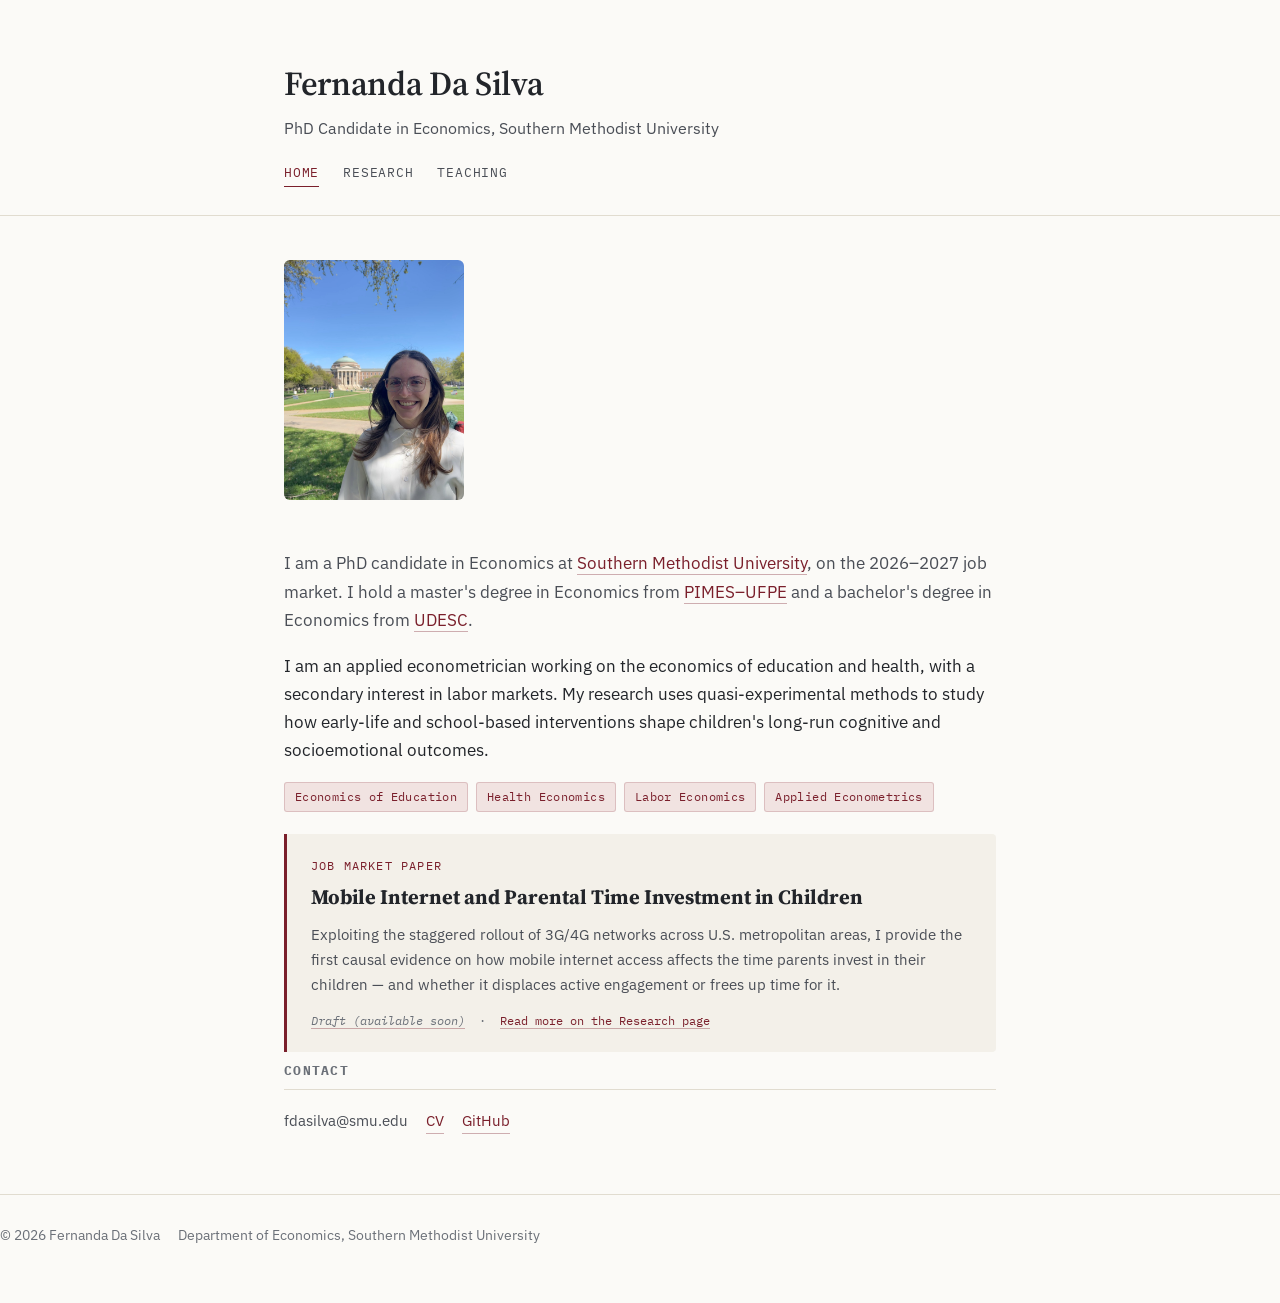
==== index.html @ 2d529be5 "CV update" ====
<!DOCTYPE html>
<html lang="en">
<head>
<meta charset="UTF-8">
<meta name="viewport" content="width=device-width, initial-scale=1">
<title>Fernanda Da Silva — Economics</title>
<meta name="description" content="Fernanda Da Silva, PhD candidate in Economics at Southern Methodist University. Applied econometrics, economics of education, health, and labor.">
<link rel="preconnect" href="https://fonts.googleapis.com">
<link href="https://fonts.googleapis.com/css2?family=Source+Serif+4:wght@500;600;700&family=IBM+Plex+Sans:wght@400;500;600&family=IBM+Plex+Mono:wght@400;500&display=swap" rel="stylesheet">
<link rel="stylesheet" href="style.css">
</head>
<body>

<header class="site-header">
  <div class="wrap">
    <p class="name">Fernanda Da Silva</p>
    <p class="role-line">PhD Candidate in Economics, Southern Methodist University</p>
    <nav class="site-nav">
      <a href="index.html" class="active">Home</a>
      <a href="research.html">Research</a>
      <a href="teaching.html">Teaching</a>
    </nav>
  </div>
</header>

<main class="wrap">

  <img src="profile_picture_under_1MB.jpg" alt="Fernanda Da Silva" style="width:180px; border-radius:6px; margin-bottom:24px;">
  <p class="lede">
    I am a PhD candidate in Economics at
    <a href="https://www.smu.edu/dedman/academics/departments/economics/graduate/phd" target="_blank" rel="noopener">Southern Methodist University</a>,
    on the 2026&ndash;2027 job market. I hold a master's degree in Economics from
    <a href="https://sites.google.com/view/pimes-english/main" target="_blank" rel="noopener">PIMES&ndash;UFPE</a>
    and a bachelor's degree in Economics from
    <a href="https://www.udesc.br/esag/cienciaseconomicas" target="_blank" rel="noopener">UDESC</a>.
  </p>

  <p>
    I am an applied econometrician working on the economics of education and health,
    with a secondary interest in labor markets. My research uses quasi-experimental
    methods to study how early-life and school-based interventions shape children's
    long-run cognitive and socioemotional outcomes.
  </p>

  <div class="tags">
    <span class="tag">Economics of Education</span>
    <span class="tag">Health Economics</span>
    <span class="tag">Labor Economics</span>
    <span class="tag">Applied Econometrics</span>
  </div>

  <div class="jmp-card">
    <span class="jmp-eyebrow">Job Market Paper</span>
    <h3>Mobile Internet and Parental Time Investment in Children</h3>
    <p style="margin:0; color:var(--ink-soft); font-size:0.96rem;">
      Exploiting the staggered rollout of 3G/4G networks across U.S. metropolitan
      areas, I provide the first causal evidence on how mobile internet access
      affects the time parents invest in their children &mdash; and whether it
      displaces active engagement or frees up time for it.
    </p>
    <span class="status">
      <a href="PASTE_JMP_DRAFT_LINK_HERE" class="pending">Draft (available soon)</a>
      &nbsp;·&nbsp; <a href="research.html">Read more on the Research page</a>
    </span>
  </div>

  <h2 class="section-title">Contact</h2>
  <div class="contact-row">
    <span>fdasilva@smu.edu</span>
    <a href="PASTE_CV_LINK_HERE" target="_blank" rel="noopener">CV</a>
    <a href="https://github.com/YOUR_USERNAME" target="_blank" rel="noopener">GitHub</a>
  </div>

</main>

<footer class="site-footer">
  <span>&copy; 2026 Fernanda Da Silva</span>
  <span>Department of Economics, Southern Methodist University</span>
</footer>

</body>
</html>
---- style.css ----
/* ============================================================
   Fernanda Da Silva — Economics job-market site
   Design tokens
   ============================================================ */

:root {
  --paper: #FBFAF7;
  --paper-dim: #F3F0E9;
  --ink: #22252A;
  --ink-soft: #4A4E56;
  --muted: #6B7078;
  --accent: #7A1F2B;      /* deep brick — used sparingly */
  --accent-soft: #F1E3E1; /* pale wash of accent for tags/cards */
  --line: #E1DCD0;
  --max-w: 760px;

  --font-display: "Source Serif 4", Georgia, "Times New Roman", serif;
  --font-body: "IBM Plex Sans", -apple-system, Segoe UI, sans-serif;
  --font-mono: "IBM Plex Mono", ui-monospace, SFMono-Regular, monospace;
}

* { box-sizing: border-box; }

html { scroll-behavior: smooth; }

body {
  margin: 0;
  background: var(--paper);
  color: var(--ink);
  font-family: var(--font-body);
  font-size: 17px;
  line-height: 1.65;
  -webkit-font-smoothing: antialiased;
}

a {
  color: var(--accent);
  text-decoration: none;
  border-bottom: 1px solid rgba(122, 31, 43, 0.35);
  transition: border-color 0.15s ease, color 0.15s ease;
}
a:hover { border-bottom-color: var(--accent); }
a:focus-visible {
  outline: 2px solid var(--accent);
  outline-offset: 2px;
  border-radius: 2px;
}

/* ---------- Layout shell ---------- */

.wrap {
  max-width: var(--max-w);
  margin: 0 auto;
  padding: 0 24px;
}

header.site-header {
  padding: 56px 0 28px;
  border-bottom: 1px solid var(--line);
  margin-bottom: 44px;
}

.name {
  font-family: var(--font-display);
  font-weight: 600;
  font-size: 2.1rem;
  letter-spacing: -0.01em;
  margin: 0 0 4px;
}

.role-line {
  color: var(--ink-soft);
  font-size: 1.02rem;
  margin: 0 0 20px;
}

nav.site-nav {
  display: flex;
  gap: 24px;
  font-family: var(--font-mono);
  font-size: 0.82rem;
  text-transform: uppercase;
  letter-spacing: 0.06em;
}

nav.site-nav a {
  color: var(--ink-soft);
  border-bottom: 1px solid transparent;
  padding-bottom: 2px;
}
nav.site-nav a:hover,
nav.site-nav a.active {
  color: var(--accent);
  border-bottom-color: var(--accent);
}

main { padding-bottom: 80px; }

footer.site-footer {
  border-top: 1px solid var(--line);
  padding: 28px 0 56px;
  margin-top: 60px;
  font-size: 0.9rem;
  color: var(--muted);
  display: flex;
  flex-wrap: wrap;
  gap: 8px 18px;
  align-items: center;
}
footer.site-footer a { color: var(--muted); }
footer.site-footer a:hover { color: var(--accent); }

/* ---------- Typographic elements ---------- */

h2.section-title {
  font-family: var(--font-mono);
  font-size: 0.8rem;
  text-transform: uppercase;
  letter-spacing: 0.1em;
  color: var(--muted);
  margin: 48px 0 18px;
  padding-bottom: 8px;
  border-bottom: 1px solid var(--line);
}
h2.section-title:first-of-type { margin-top: 0; }

.lede {
  font-size: 1.08rem;
  color: var(--ink-soft);
}

/* ---------- Field tags ---------- */

.tags {
  display: flex;
  flex-wrap: wrap;
  gap: 8px;
  margin: 18px 0 6px;
}
.tag {
  font-family: var(--font-mono);
  font-size: 0.76rem;
  letter-spacing: 0.03em;
  color: var(--accent);
  background: var(--accent-soft);
  border: 1px solid rgba(122, 31, 43, 0.18);
  border-radius: 3px;
  padding: 4px 10px;
}

/* ---------- Featured / JMP card ---------- */

.jmp-card {
  border-left: 3px solid var(--accent);
  background: var(--paper-dim);
  padding: 22px 24px;
  margin: 22px 0 8px;
  border-radius: 0 4px 4px 0;
}
.jmp-eyebrow {
  font-family: var(--font-mono);
  font-size: 0.74rem;
  text-transform: uppercase;
  letter-spacing: 0.1em;
  color: var(--accent);
  display: block;
  margin-bottom: 8px;
}
.jmp-card h3 {
  font-family: var(--font-display);
  font-size: 1.28rem;
  margin: 0 0 10px;
  line-height: 1.35;
}
.jmp-card .status {
  font-family: var(--font-mono);
  font-size: 0.78rem;
  color: var(--muted);
  margin-top: 12px;
  display: block;
}

/* ---------- Paper entries ---------- */

.paper {
  padding: 18px 0;
  border-bottom: 1px solid var(--line);
}
.paper:last-child { border-bottom: none; }

.paper h3 {
  font-family: var(--font-display);
  font-weight: 600;
  font-size: 1.08rem;
  margin: 0 0 4px;
  line-height: 1.4;
}
.paper .coauthors,
.paper .venue {
  font-size: 0.92rem;
  color: var(--muted);
  margin: 0 0 8px;
}
.paper .abstract {
  font-size: 0.96rem;
  color: var(--ink-soft);
  margin: 8px 0 0;
}
.paper .links {
  margin-top: 10px;
  font-family: var(--font-mono);
  font-size: 0.8rem;
}
.paper .links a { margin-right: 16px; }

details.abstract-toggle summary {
  cursor: pointer;
  font-family: var(--font-mono);
  font-size: 0.78rem;
  color: var(--accent);
  text-transform: uppercase;
  letter-spacing: 0.05em;
  margin-top: 8px;
}
details.abstract-toggle[open] summary { margin-bottom: 8px; }

/* ---------- Teaching page specifics ---------- */

.course-block {
  padding: 16px 0;
  border-bottom: 1px solid var(--line);
}
.course-block:last-child { border-bottom: none; }
.course-block h3 {
  font-family: var(--font-display);
  font-size: 1.05rem;
  margin: 0 0 4px;
}
.course-block .meta {
  font-size: 0.9rem;
  color: var(--muted);
  margin: 0 0 6px;
}
.course-block .links a { margin-right: 16px; font-size: 0.85rem; }

.pending {
  color: var(--muted);
  font-style: italic;
}

/* ---------- Misc ---------- */

.two-col {
  display: grid;
  grid-template-columns: 200px 1fr;
  gap: 18px;
}
@media (max-width: 560px) {
  .two-col { grid-template-columns: 1fr; }
  header.site-header { padding: 40px 0 24px; }
  .name { font-size: 1.7rem; }
}

.contact-row {
  display: flex;
  flex-wrap: wrap;
  gap: 6px 18px;
  font-size: 0.95rem;
  color: var(--ink-soft);
}
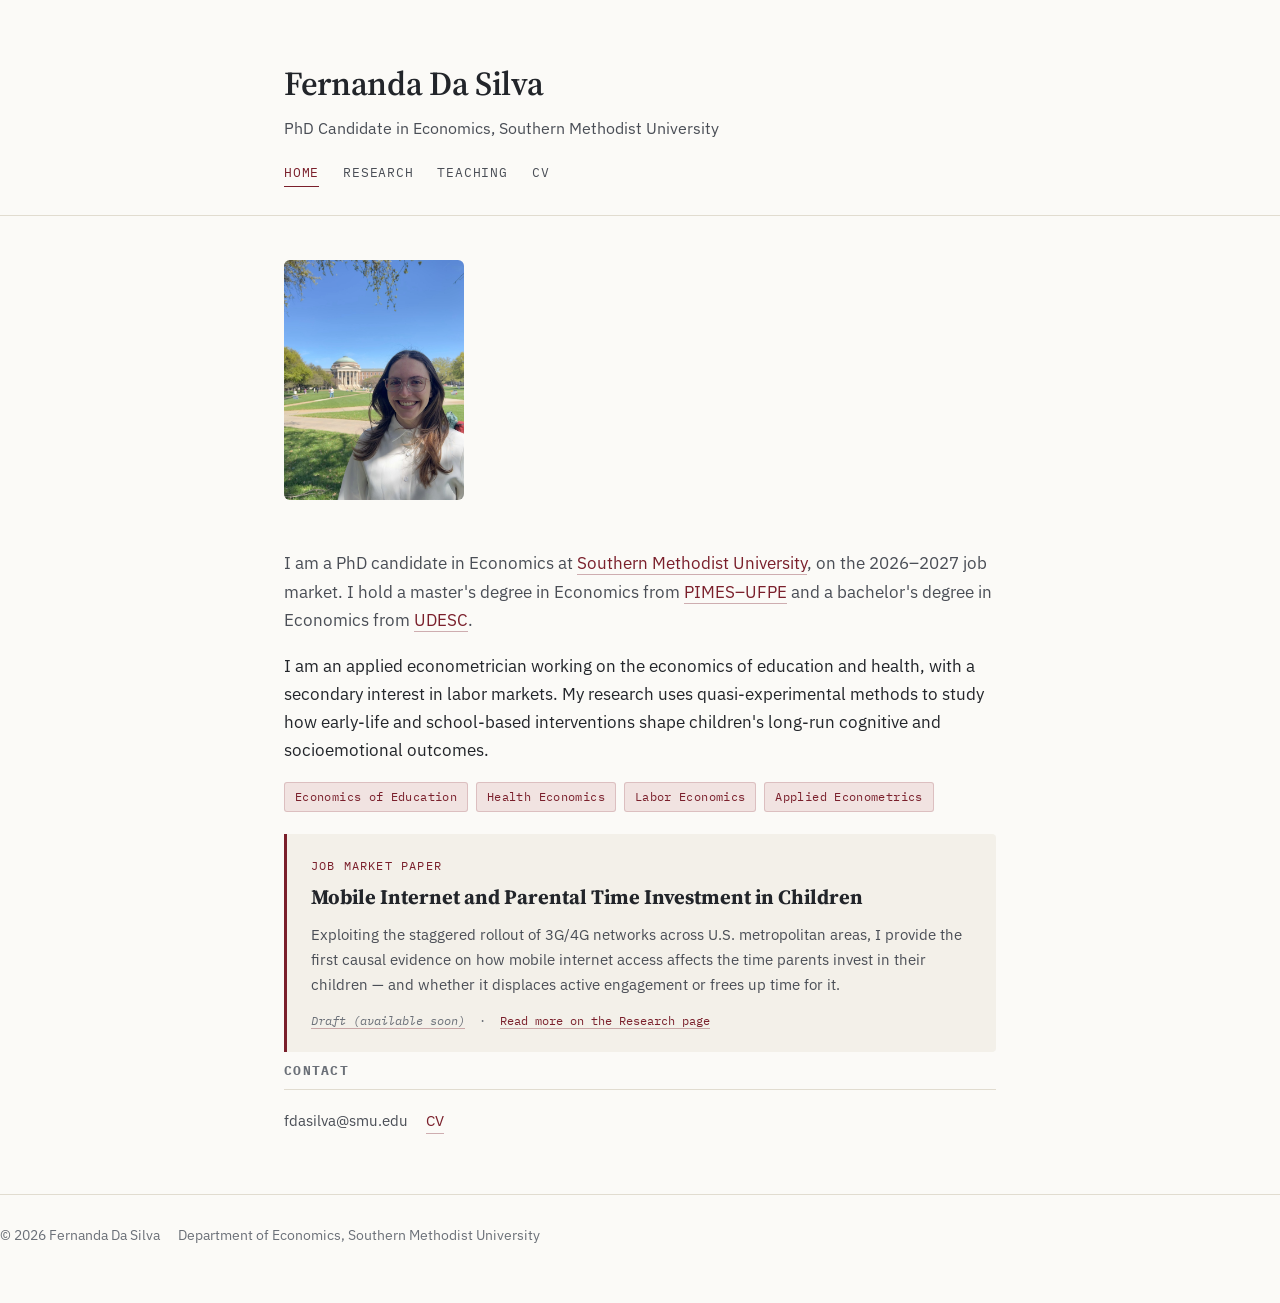
==== commit 3a85102a: "edits in the website" ====
--- a/index.html
+++ b/index.html
@@ -19,6 +19,7 @@
       <a href="index.html" class="active">Home</a>
       <a href="research.html">Research</a>
       <a href="teaching.html">Teaching</a>
+      <a href="CV_Fernanda.pdf" target="_blank" rel="noopener">CV</a>
     </nav>
   </div>
 </header>
@@ -67,8 +68,7 @@
   <h2 class="section-title">Contact</h2>
   <div class="contact-row">
     <span>fdasilva@smu.edu</span>
-    <a href="PASTE_CV_LINK_HERE" target="_blank" rel="noopener">CV</a>
-    <a href="https://github.com/YOUR_USERNAME" target="_blank" rel="noopener">GitHub</a>
+    <a href="CV_Fernanda.pdf" target="_blank" rel="noopener">CV</a>
   </div>
 
 </main>
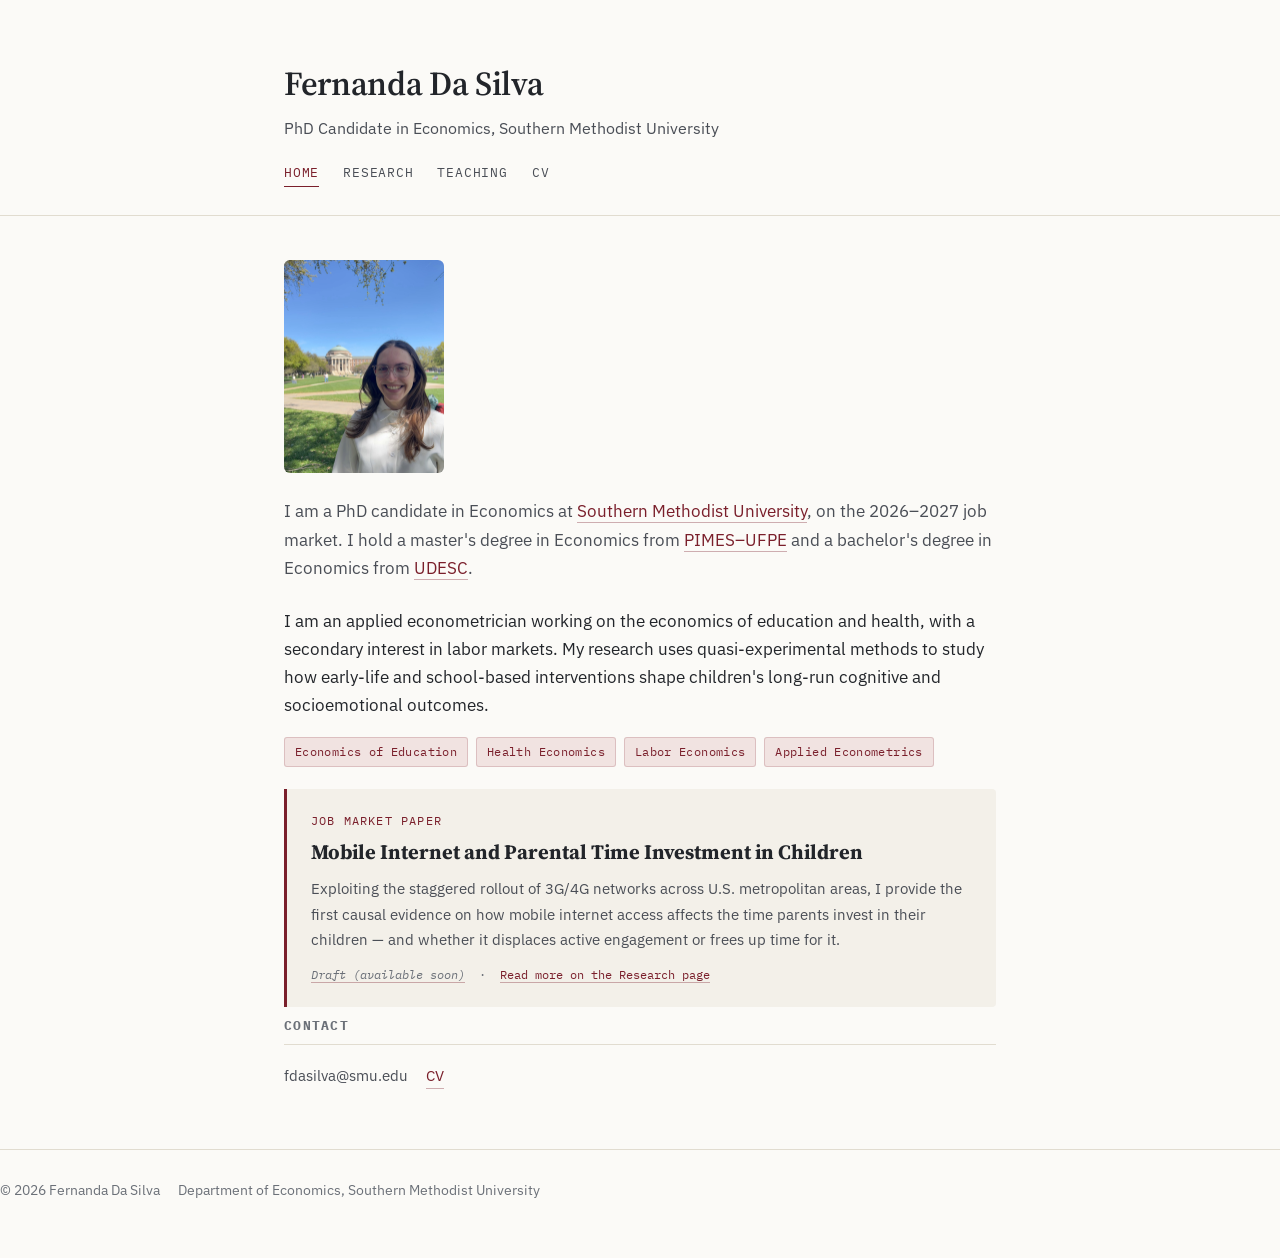
==== commit 18d7933b: "more details" ====
--- a/index.html
+++ b/index.html
@@ -26,8 +26,9 @@
 
 <main class="wrap">
 
-  <img src="profile_picture_under_1MB.jpg" alt="Fernanda Da Silva" style="width:180px; border-radius:6px; margin-bottom:24px;">
-  <p class="lede">
+<div style="display:flex; gap:24px; align-items:flex-start; margin-bottom:24px; flex-wrap:wrap;">
+  <img src="profile_picture_under_1MB.jpg" alt="Fernanda Da Silva" style="width:160px; border-radius:6px; flex-shrink:0;">
+  <p class="lede" style="margin:0;">
     I am a PhD candidate in Economics at
     <a href="https://www.smu.edu/dedman/academics/departments/economics/graduate/phd" target="_blank" rel="noopener">Southern Methodist University</a>,
     on the 2026&ndash;2027 job market. I hold a master's degree in Economics from
@@ -35,6 +36,7 @@
     and a bachelor's degree in Economics from
     <a href="https://www.udesc.br/esag/cienciaseconomicas" target="_blank" rel="noopener">UDESC</a>.
   </p>
+</div>
 
   <p>
     I am an applied econometrician working on the economics of education and health,
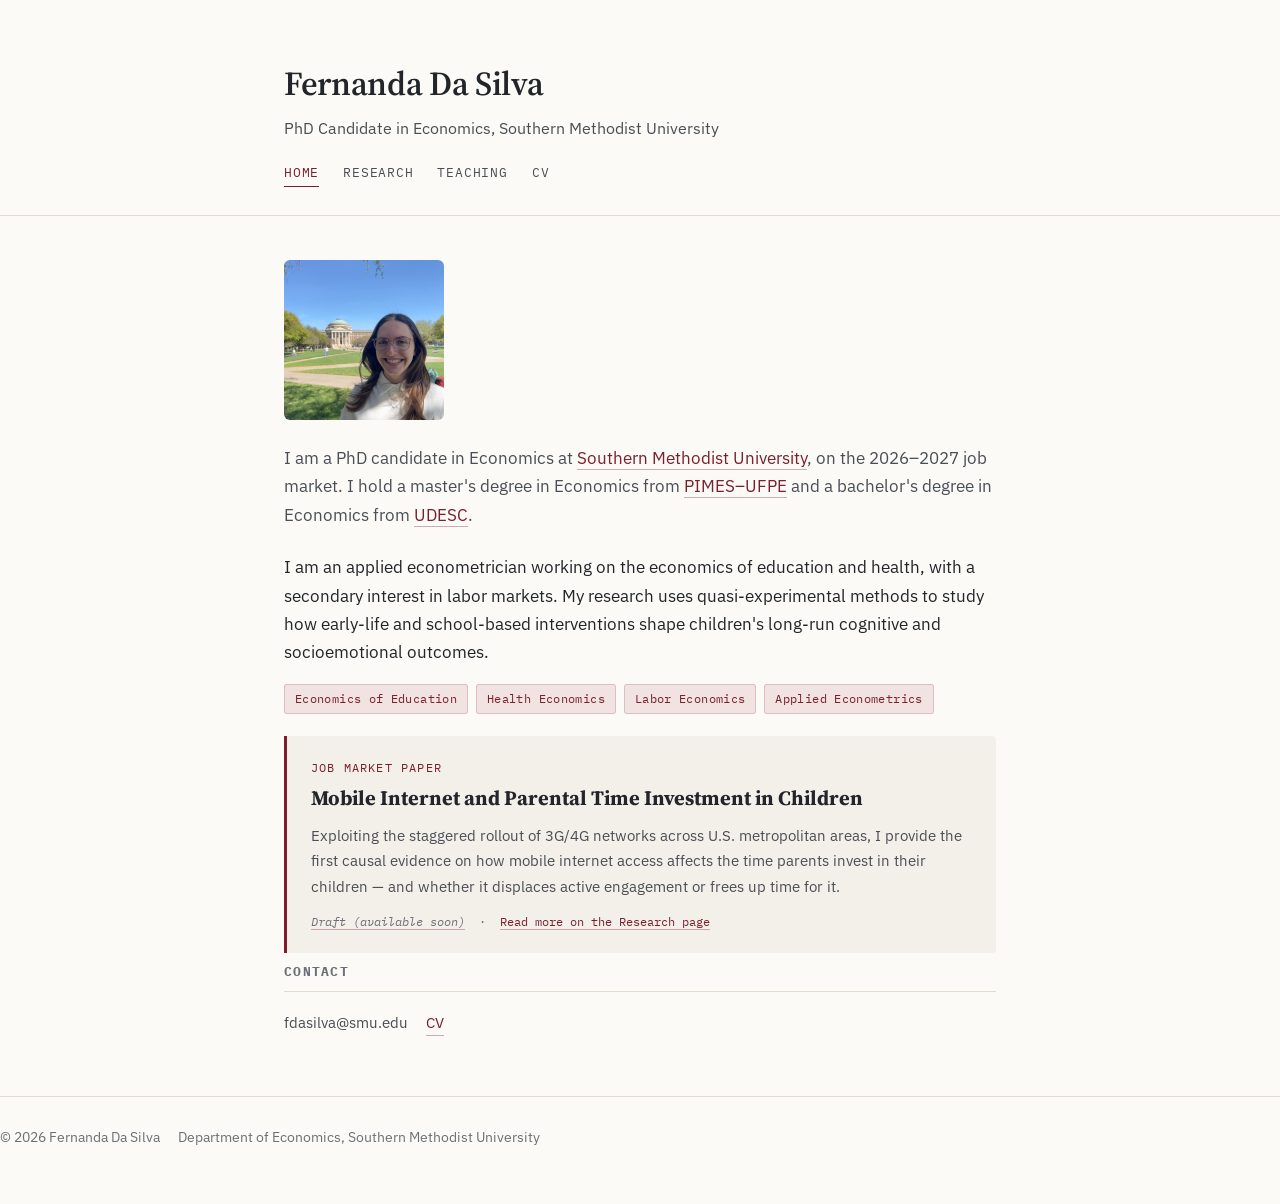
==== commit 43a7e3e5: "more changes" ====
--- a/index.html
+++ b/index.html
@@ -27,7 +27,7 @@
 <main class="wrap">
 
 <div style="display:flex; gap:24px; align-items:flex-start; margin-bottom:24px; flex-wrap:wrap;">
-  <img src="profile_picture_under_1MB.jpg" alt="Fernanda Da Silva" style="width:160px; border-radius:6px; flex-shrink:0;">
+  <img src="profile_picture_under_1MB.jpg" alt="Fernanda Da Silva" style="width:160px; height:160px; object-fit:cover; border-radius:6px; flex-shrink:0;">
   <p class="lede" style="margin:0;">
     I am a PhD candidate in Economics at
     <a href="https://www.smu.edu/dedman/academics/departments/economics/graduate/phd" target="_blank" rel="noopener">Southern Methodist University</a>,
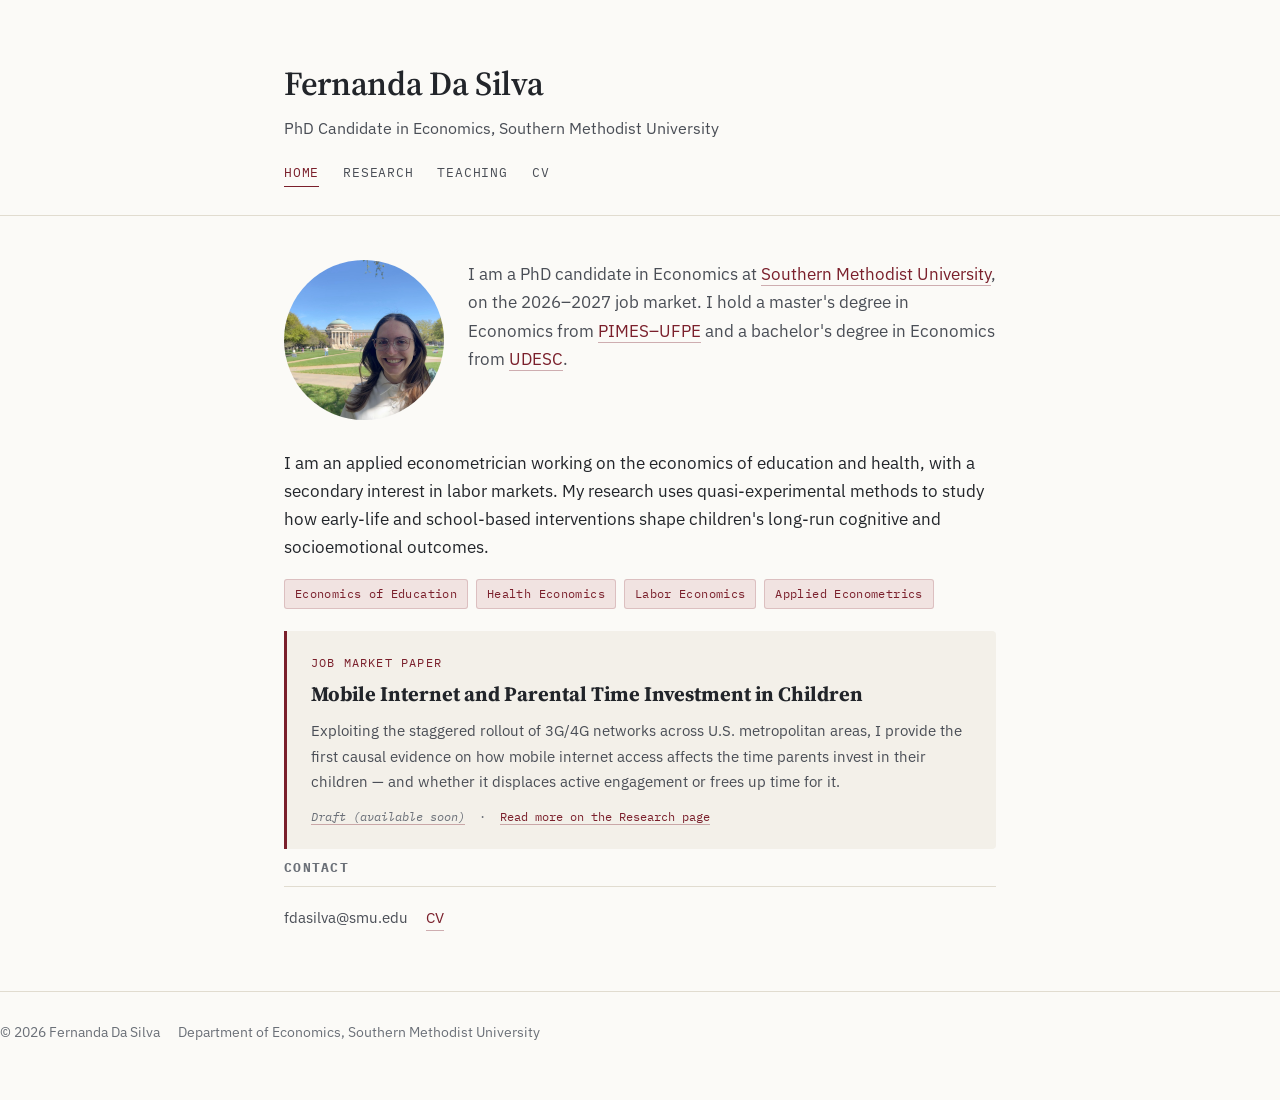
==== commit 9319af05: "changes in the picture" ====
--- a/index.html
+++ b/index.html
@@ -26,17 +26,18 @@
 
 <main class="wrap">
 
-<div style="display:flex; gap:24px; align-items:flex-start; margin-bottom:24px; flex-wrap:wrap;">
-  <img src="profile_picture_under_1MB.jpg" alt="Fernanda Da Silva" style="width:160px; height:160px; object-fit:cover; border-radius:6px; flex-shrink:0;">
-  <p class="lede" style="margin:0;">
-    I am a PhD candidate in Economics at
-    <a href="https://www.smu.edu/dedman/academics/departments/economics/graduate/phd" target="_blank" rel="noopener">Southern Methodist University</a>,
-    on the 2026&ndash;2027 job market. I hold a master's degree in Economics from
-    <a href="https://sites.google.com/view/pimes-english/main" target="_blank" rel="noopener">PIMES&ndash;UFPE</a>
-    and a bachelor's degree in Economics from
-    <a href="https://www.udesc.br/esag/cienciaseconomicas" target="_blank" rel="noopener">UDESC</a>.
-  </p>
-</div>
+<img src="profile_picture_under_1MB.jpg" alt="Fernanda Da Silva" style="width:160px; height:160px; object-fit:cover; border-radius:50%; float:left; margin:0 24px 12px 0;">
+
+<p class="lede" style="margin:0;">
+  I am a PhD candidate in Economics at
+  <a href="https://www.smu.edu/dedman/academics/departments/economics/graduate/phd" target="_blank" rel="noopener">Southern Methodist University</a>,
+  on the 2026&ndash;2027 job market. I hold a master's degree in Economics from
+  <a href="https://sites.google.com/view/pimes-english/main" target="_blank" rel="noopener">PIMES&ndash;UFPE</a>
+  and a bachelor's degree in Economics from
+  <a href="https://www.udesc.br/esag/cienciaseconomicas" target="_blank" rel="noopener">UDESC</a>.
+</p>
+
+<div style="clear:both;"></div>
 
   <p>
     I am an applied econometrician working on the economics of education and health,
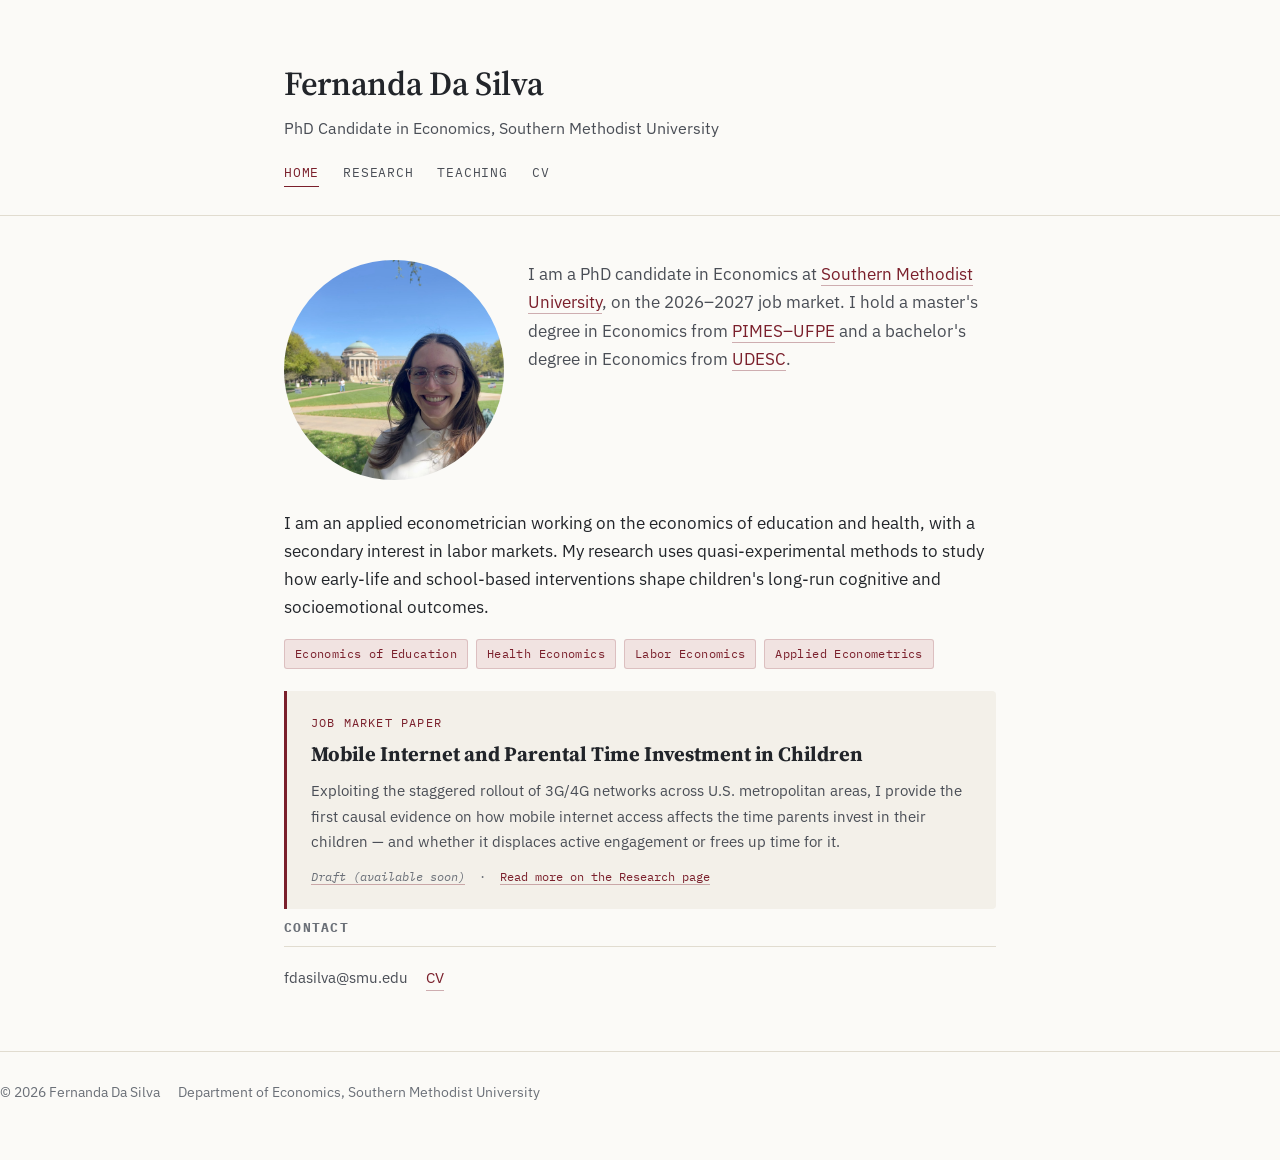
==== commit 9f51c9af: "picture changes" ====
--- a/index.html
+++ b/index.html
@@ -26,7 +26,7 @@
 
 <main class="wrap">
 
-<img src="profile_picture_under_1MB.jpg" alt="Fernanda Da Silva" style="width:160px; height:160px; object-fit:cover; border-radius:50%; float:left; margin:0 24px 12px 0;">
+<img src="profile_picture_under_1MB.jpg" alt="Fernanda Da Silva" style="width:220px; height:220px; object-fit:cover; border-radius:50%; float:left; margin:0 24px 12px 0;">
 
 <p class="lede" style="margin:0;">
   I am a PhD candidate in Economics at
